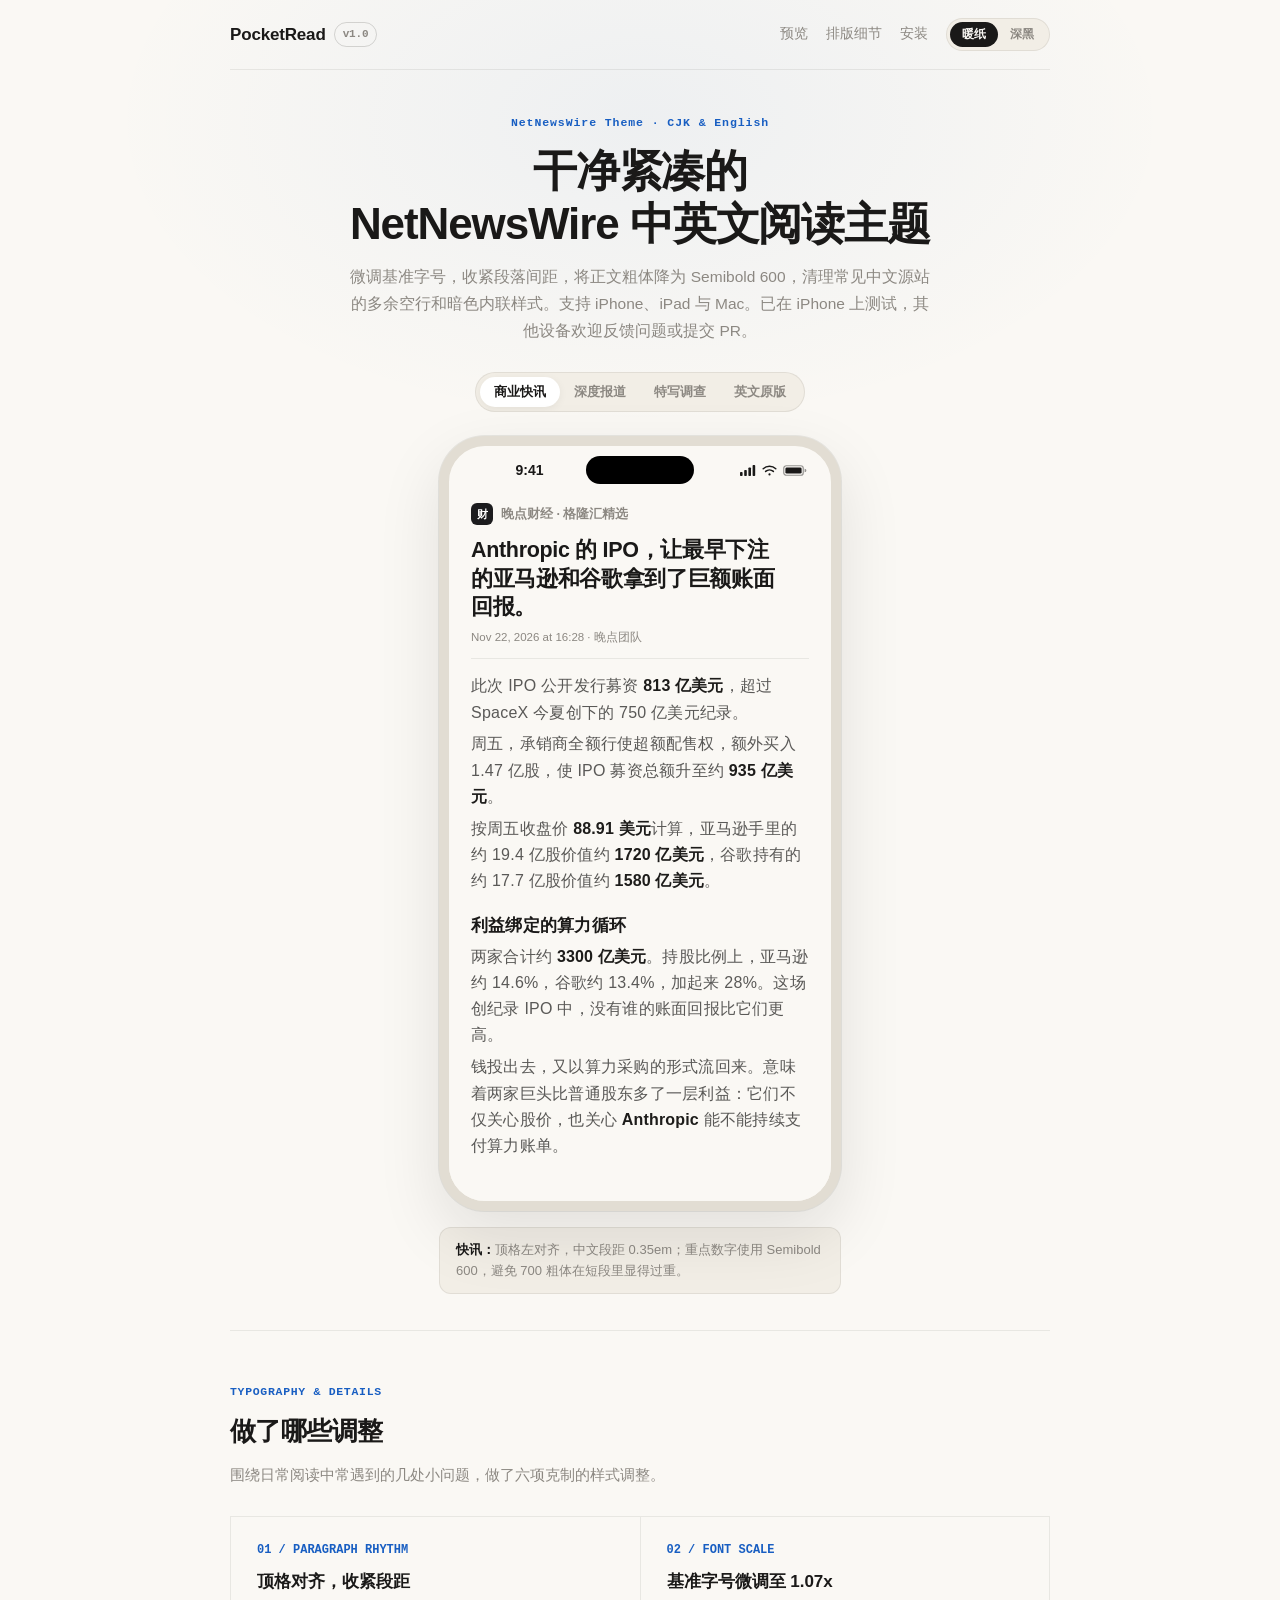
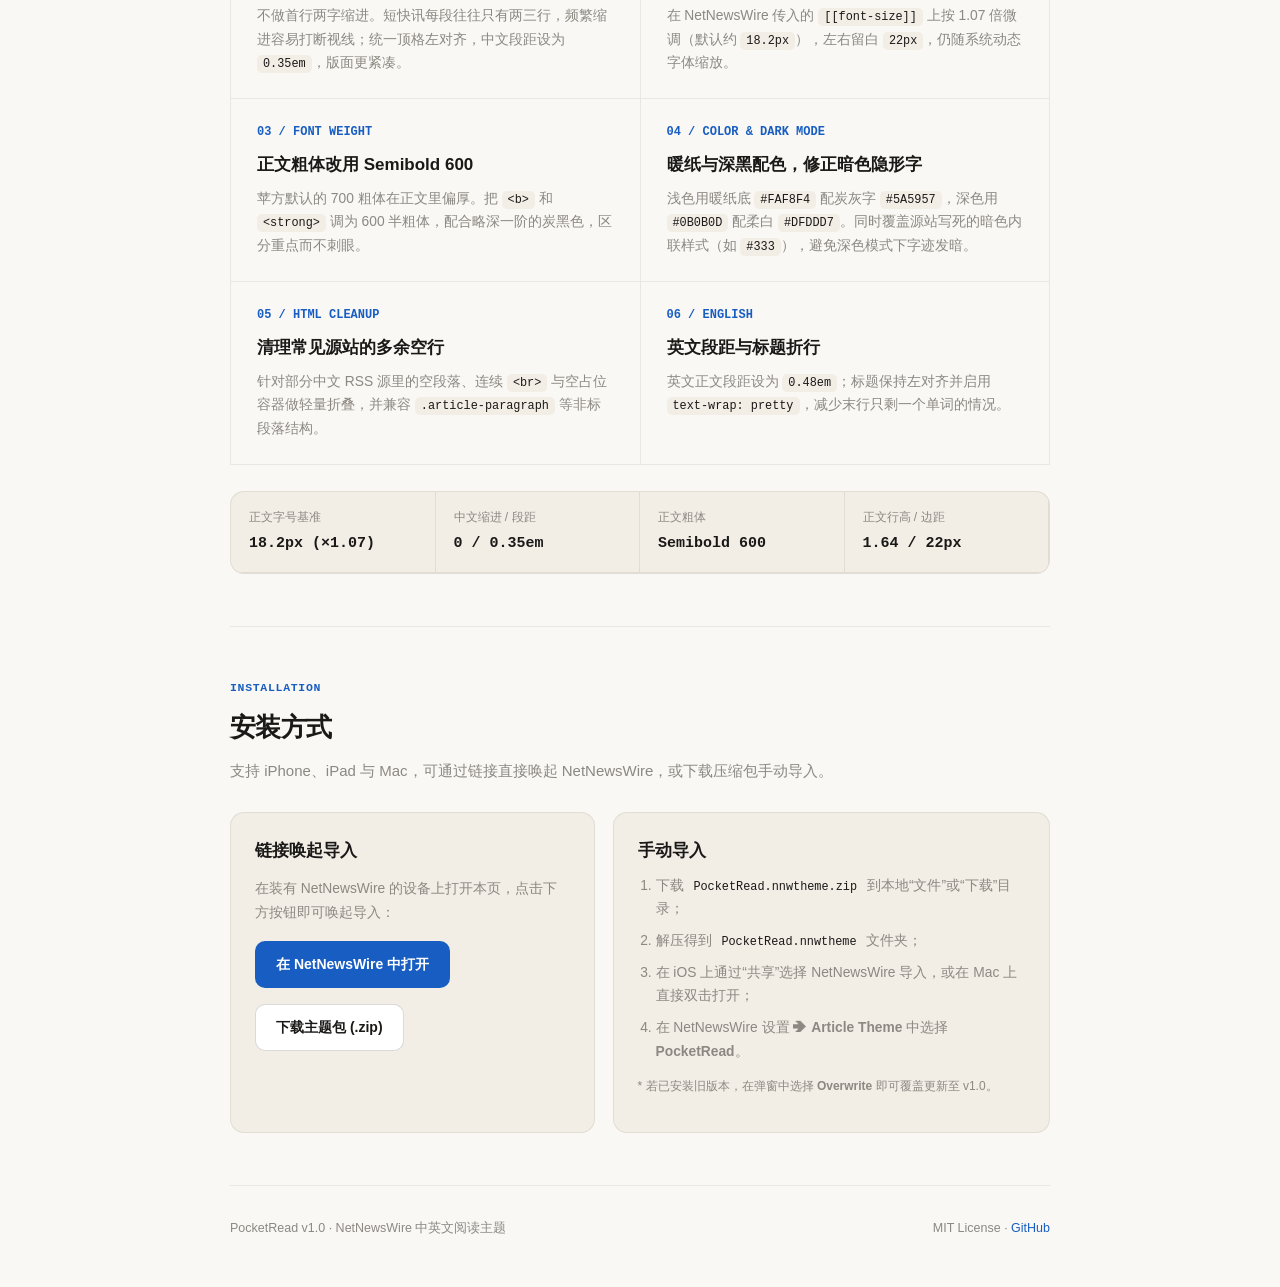
==== index.html @ 1a1522c3 "Initial release v1.0.0 Co-authored-by: OpenBot <335604065+openbotgit[bot]@users.noreply.github.com>" ====
<!doctype html>
<html lang="zh-CN">

<head>
    <meta charset="utf-8" />
    <meta name="viewport" content="width=device-width, initial-scale=1" />
    <title>PocketRead — NetNewsWire 中英文阅读主题</title>
    <meta name="description"
        content="一款 NetNewsWire 中英文阅读主题：1.07x 动态字号、顶格紧凑段距、Semibold 600 粗体、暖纸与深黑配色，清理常见源站多余空行与暗色内联样式。" />
    <style>
        :root {
            color-scheme: light dark;
            --font-sans: -apple-system, BlinkMacSystemFont, "PingFang SC", "SF Pro Text", "Hiragino Sans GB", sans-serif;
            --font-display: -apple-system, BlinkMacSystemFont, "PingFang SC", "SF Pro Display", "Hiragino Sans GB", sans-serif;
            --font-mono: ui-monospace, "SF Mono", Menlo, monospace;

            /* PocketRead Warm Paper Light Palette (matches stylesheet.css) */
            --bg: #FAF8F4;
            --bg-glow: rgba(24, 94, 194, 0.055);
            --surface: #F2EEE6;
            --card: #FFFFFF;
            --ink: #1A1918;
            --body: #5A5957;
            --muted: #8C8882;
            --line: rgba(28, 25, 21, 0.08);
            --line-strong: rgba(28, 25, 21, 0.16);
            --accent: #185EC2;
            --accent-ink: #FFFFFF;
            --bezel: #E2DDD3;
            --phone-bg: #FAF8F4;
            --phone-shadow: 0 24px 64px rgba(24, 20, 15, 0.10), 0 0 0 1px rgba(28, 25, 21, 0.08);
        }

        html[data-theme="dark"] {
            color-scheme: dark;
            /* PocketRead OLED Dark Palette (matches stylesheet.css) */
            --bg: #0B0B0D;
            --bg-glow: rgba(105, 167, 255, 0.06);
            --surface: #17171C;
            --card: #1D1D23;
            --ink: #F4F2ED;
            --body: #DFDDD7;
            --muted: #88847C;
            --line: rgba(255, 255, 255, 0.10);
            --line-strong: rgba(255, 255, 255, 0.18);
            --accent: #69A7FF;
            --accent-ink: #0B0B0D;
            --bezel: #25252C;
            --phone-bg: #0B0B0D;
            --phone-shadow: 0 30px 90px rgba(0, 0, 0, 0.85), 0 0 0 1px rgba(255, 255, 255, 0.08);
        }

        * {
            box-sizing: border-box;
        }

        html {
            scroll-behavior: smooth;
            background: var(--bg);
        }

        body {
            margin: 0;
            padding: 0;
            background: radial-gradient(760px 440px at 50% 120px, var(--bg-glow), transparent 70%), var(--bg);
            color: var(--body);
            font-family: var(--font-sans);
            -webkit-font-smoothing: antialiased;
            line-height: 1.64;
            transition: background-color 180ms ease, color 180ms ease;
        }

        a {
            color: var(--accent);
            text-decoration: none;
        }

        code {
            font-family: var(--font-mono);
            font-size: 0.86em;
            padding: 2px 6px;
            border-radius: 5px;
            background: var(--surface);
            color: var(--ink);
        }

        .container {
            width: min(100%, 860px);
            margin: 0 auto;
            padding: 0 20px;
        }

        /* Navigation Bar */
        .topbar {
            display: flex;
            align-items: center;
            justify-content: space-between;
            gap: 12px;
            padding: 18px 0;
            border-bottom: 1px solid var(--line);
        }

        .brand {
            display: flex;
            align-items: center;
            gap: 8px;
            font-family: var(--font-display);
            font-weight: 700;
            font-size: 17px;
            color: var(--ink);
            letter-spacing: -0.01em;
        }

        .brand-ver {
            font-family: var(--font-mono);
            font-size: 11px;
            font-weight: 600;
            color: var(--muted);
            padding: 2px 8px;
            border-radius: 999px;
            border: 1px solid var(--line-strong);
        }

        .topbar-right {
            display: flex;
            align-items: center;
            gap: 18px;
        }

        .nav-links {
            display: flex;
            align-items: center;
            gap: 18px;
            font-size: 13.5px;
        }

        .nav-links a {
            color: var(--muted);
            transition: color 120ms ease;
        }

        .nav-links a:hover {
            color: var(--ink);
        }

        @media (max-width: 640px) {
            .nav-links {
                display: none;
            }
        }

        .theme-switch {
            display: inline-flex;
            padding: 3px;
            border-radius: 999px;
            background: var(--surface);
            border: 1px solid var(--line);
        }

        .theme-switch button {
            border: 0;
            background: transparent;
            color: var(--muted);
            font-size: 12px;
            font-weight: 600;
            padding: 4px 12px;
            border-radius: 999px;
            cursor: pointer;
            font-family: inherit;
            transition: background 140ms ease, color 140ms ease;
        }

        .theme-switch button.active {
            background: var(--ink);
            color: var(--bg);
        }

        /* Hero Section */
        .hero {
            padding: 44px 0 36px;
            text-align: center;
        }

        .kicker {
            font-family: var(--font-mono);
            font-size: 11.5px;
            letter-spacing: 0.08em;
            font-weight: 600;
            color: var(--accent);
            margin-bottom: 12px;
        }

        .hero h1 {
            margin: 0 auto 14px;
            max-width: 660px;
            font-family: var(--font-display);
            font-size: clamp(28px, 5.2vw, 44px);
            line-height: 1.2;
            font-weight: 800;
            letter-spacing: -0.025em;
            color: var(--ink);
        }

        .hero .lead {
            margin: 0 auto 28px;
            max-width: 580px;
            font-size: 15.5px;
            line-height: 1.72;
            color: var(--muted);
        }

        /* Case Switcher Tabs */
        .controls {
            display: flex;
            justify-content: center;
            margin-bottom: 24px;
        }

        .pill-group {
            display: inline-flex;
            padding: 4px;
            border-radius: 999px;
            background: var(--surface);
            border: 1px solid var(--line);
            max-width: 100%;
            overflow-x: auto;
            -webkit-overflow-scrolling: touch;
        }

        .pill-group button {
            border: 0;
            background: transparent;
            color: var(--muted);
            font-size: 13px;
            font-weight: 600;
            padding: 6px 14px;
            border-radius: 999px;
            cursor: pointer;
            white-space: nowrap;
            transition: background 140ms ease, color 140ms ease;
        }

        .pill-group button.active {
            background: var(--card);
            color: var(--ink);
            box-shadow: 0 2px 8px rgba(0, 0, 0, 0.06);
        }

        /* Phone Mockup Showcase */
        .stage-wrap {
            display: flex;
            flex-direction: column;
            align-items: center;
            gap: 16px;
        }

        .phone {
            width: min(100%, 402px);
            border-radius: 46px;
            background: var(--phone-bg);
            box-shadow: var(--phone-shadow);
            overflow: hidden;
            position: relative;
            border: 10px solid var(--bezel);
            transition: background-color 180ms ease, border-color 180ms ease;
        }

        .statusbar {
            height: 48px;
            display: grid;
            grid-template-columns: 1fr auto 1fr;
            align-items: center;
            padding: 0 24px;
            font-size: 14px;
            font-weight: 600;
            color: var(--ink);
            user-select: none;
            position: relative;
            z-index: 5;
        }

        .sb-time {
            font-variant-numeric: tabular-nums;
        }

        .island {
            width: 108px;
            height: 28px;
            background: #000;
            border-radius: 20px;
        }

        .sb-icons {
            display: flex;
            align-items: center;
            justify-content: flex-end;
            gap: 6px;
        }

        .sb-icons svg {
            display: block;
        }

        /* Phone Article Screen */
        .screen {
            padding: 8px 22px 36px;
            min-height: 480px;
            background: var(--phone-bg);
            color: var(--body);
            font-size: 16px;
            line-height: 1.64;
            text-align: left;
            transition: background-color 180ms ease, color 180ms ease;
        }

        .p-bar {
            display: flex;
            align-items: center;
            gap: 8px;
            min-height: 24px;
            margin-bottom: 10px;
        }

        .p-ico {
            width: 22px;
            height: 22px;
            border-radius: 6px;
            background: #1C1C1E;
            color: #fff;
            display: flex;
            align-items: center;
            justify-content: center;
            font-weight: 700;
            font-size: 11px;
        }

        .p-feed {
            font-size: 12.5px;
            font-weight: 600;
            color: var(--muted);
        }

        .p-h1 {
            font-family: var(--font-display);
            font-size: 21.5px;
            line-height: 1.32;
            font-weight: 700;
            letter-spacing: -0.015em;
            color: var(--ink);
            margin: 0 0 6px;
            text-align: left;
            text-wrap: pretty;
        }

        .p-meta {
            font-size: 11.5px;
            color: var(--muted);
            margin-bottom: 12px;
        }

        .p-div {
            border: none;
            border-top: 1px solid var(--line);
            margin: 0 0 14px;
        }

        .p-body p {
            text-indent: 0;
            margin: 0 0 0.35em;
            letter-spacing: 0.015em;
        }

        .p-body.en p {
            margin: 0 0 0.48em;
        }

        .p-body b,
        .p-body strong {
            color: #1D1C1A;
            font-weight: 600;
            letter-spacing: 0.01em;
        }

        html[data-theme="dark"] .p-body b,
        html[data-theme="dark"] .p-body strong {
            color: #F4F2ED !important;
        }

        .p-sub {
            font-weight: 700;
            color: var(--ink);
            margin: 1.05em 0 0.3em !important;
            font-size: 16.5px;
        }

        .case-banner {
            width: min(100%, 402px);
            background: var(--surface);
            border: 1px solid var(--line);
            border-radius: 12px;
            padding: 12px 16px;
            font-size: 13px;
            color: var(--muted);
            text-align: left;
            line-height: 1.6;
        }

        .case-banner b {
            color: var(--ink);
        }

        /* Advantages & Features Section */
        section.block {
            padding: 52px 0;
            border-top: 1px solid var(--line);
        }

        .sec-kicker {
            font-family: var(--font-mono);
            font-size: 11.5px;
            color: var(--accent);
            letter-spacing: 0.06em;
            font-weight: 600;
            margin-bottom: 8px;
        }

        .sec-title {
            margin: 0 0 10px;
            font-family: var(--font-display);
            font-size: 26px;
            font-weight: 700;
            letter-spacing: -0.02em;
            color: var(--ink);
        }

        .sec-sub {
            margin: 0 0 28px;
            font-size: 15px;
            color: var(--muted);
            max-width: 620px;
        }

        .spec-grid {
            display: grid;
            grid-template-columns: repeat(2, 1fr);
            border-top: 1px solid var(--line);
            border-left: 1px solid var(--line);
        }

        @media (max-width: 680px) {
            .spec-grid {
                grid-template-columns: 1fr;
            }
        }

        .spec-cell {
            padding: 24px 26px;
            border-right: 1px solid var(--line);
            border-bottom: 1px solid var(--line);
        }

        .spec-num {
            font-family: var(--font-mono);
            font-size: 12px;
            color: var(--accent);
            font-weight: 700;
            margin-bottom: 8px;
        }

        .spec-cell h3 {
            margin: 0 0 8px;
            font-size: 17px;
            font-weight: 700;
            color: var(--ink);
        }

        .spec-cell p {
            margin: 0;
            font-size: 13.8px;
            color: var(--muted);
            line-height: 1.7;
        }

        .metrics-bar {
            display: grid;
            grid-template-columns: repeat(4, 1fr);
            margin-top: 26px;
            border: 1px solid var(--line);
            border-radius: 14px;
            background: var(--surface);
            overflow: hidden;
        }

        @media (max-width: 640px) {
            .metrics-bar {
                grid-template-columns: repeat(2, 1fr);
            }
        }

        .metric {
            padding: 16px 18px;
            border-right: 1px solid var(--line);
            border-bottom: 1px solid var(--line);
        }

        .metric .k {
            font-size: 12px;
            color: var(--muted);
            margin-bottom: 4px;
        }

        .metric .v {
            font-family: var(--font-mono);
            font-size: 15px;
            font-weight: 700;
            color: var(--ink);
            font-variant-numeric: tabular-nums;
        }

        /* Install Section */
        .install-cols {
            display: grid;
            grid-template-columns: 1fr 1.2fr;
            gap: 18px;
        }

        @media (max-width: 720px) {
            .install-cols {
                grid-template-columns: 1fr;
            }
        }

        .install-box {
            padding: 24px;
            border-radius: 14px;
            background: var(--surface);
            border: 1px solid var(--line);
        }

        .install-box h3 {
            margin: 0 0 10px;
            font-size: 16.5px;
            color: var(--ink);
        }

        .install-box p,
        .install-box li {
            font-size: 13.8px;
            color: var(--muted);
            line-height: 1.72;
        }

        .install-box ol {
            margin: 0;
            padding-left: 18px;
        }

        .install-box li {
            margin-bottom: 8px;
        }

        .btn {
            display: inline-flex;
            align-items: center;
            justify-content: center;
            gap: 8px;
            font-weight: 600;
            font-size: 14px;
            padding: 11px 20px;
            border-radius: 10px;
            border: 1px solid transparent;
            cursor: pointer;
            transition: transform 120ms ease, opacity 120ms ease;
        }

        .btn:active {
            transform: scale(0.98);
        }

        .btn-pri {
            background: var(--accent);
            color: var(--accent-ink);
        }

        .btn-sec {
            background: var(--card);
            color: var(--ink);
            border-color: var(--line-strong);
        }

        footer {
            padding: 32px 0 48px;
            border-top: 1px solid var(--line);
            display: flex;
            flex-wrap: wrap;
            justify-content: space-between;
            gap: 12px;
            font-size: 12.5px;
            color: var(--muted);
        }
    </style>
</head>

<body>
    <div class="container">
        <nav class="topbar">
            <div class="brand">
                <span>PocketRead</span>
                <span class="brand-ver">v1.0</span>
            </div>
            <div class="topbar-right">
                <div class="nav-links">
                    <a href="#showcase">预览</a>
                    <a href="#details">排版细节</a>
                    <a href="#install">安装</a>
                </div>
                <div class="theme-switch" role="group" aria-label="切换明暗模式">
                    <button id="t-light" class="active" onclick="setMode('light')">暖纸</button>
                    <button id="t-dark" onclick="setMode('dark')">深黑</button>
                </div>
            </div>
        </nav>

        <header class="hero" id="showcase">
            <div class="kicker">NetNewsWire Theme · CJK &amp; English</div>
            <h1>干净紧凑的 <br>NetNewsWire 中英文阅读主题</h1>
            <p class="lead">
                微调基准字号，收紧段落间距，将正文粗体降为 Semibold 600，清理常见中文源站的多余空行和暗色内联样式。支持 iPhone、iPad 与
                Mac。已在 iPhone 上测试，其他设备欢迎反馈问题或提交 PR。
            </p>

            <div class="controls">
                <div class="pill-group" id="tabs">
                    <button class="active" onclick="switchCase('finance')">商业快讯</button>
                    <button onclick="switchCase('feature')">深度报道</button>
                    <button onclick="switchCase('investigation')">特写调查</button>
                    <button onclick="switchCase('english')">英文原版</button>
                </div>
            </div>

            <div class="stage-wrap">
                <div class="phone">
                    <div class="statusbar" aria-hidden="true">
                        <span class="sb-time">9:41</span>
                        <div class="island"></div>
                        <div class="sb-icons">
                            <svg width="16" height="11" viewBox="0 0 16 11" fill="currentColor">
                                <rect x="0" y="7" width="2.6" height="4" rx="0.8" />
                                <rect x="4.2" y="5" width="2.6" height="6" rx="0.8" />
                                <rect x="8.4" y="2.5" width="2.6" height="8.5" rx="0.8" />
                                <rect x="12.6" y="0" width="2.6" height="11" rx="0.8" />
                            </svg>
                            <svg width="15" height="11" viewBox="0 0 15 11" fill="none" stroke="currentColor"
                                stroke-width="1.5" stroke-linecap="round">
                                <path d="M1.2 3.8a9.2 9.2 0 0 1 12.6 0" />
                                <path d="M3.6 6.4a5.8 5.8 0 0 1 7.8 0" />
                                <circle cx="7.5" cy="9.4" r="1.1" fill="currentColor" stroke="none" />
                            </svg>
                            <svg width="24" height="11" viewBox="0 0 24 11" fill="none">
                                <rect x="0.75" y="0.75" width="19.5" height="9.5" rx="2.6" stroke="currentColor"
                                    stroke-opacity="0.45" stroke-width="1.2" />
                                <rect x="2.4" y="2.4" width="16.2" height="6.2" rx="1.4" fill="currentColor" />
                                <path d="M21.6 3.7v3.6a1.4 1.4 0 0 0 0-3.6Z" fill="currentColor" fill-opacity="0.45" />
                            </svg>
                        </div>
                    </div>

                    <div class="screen" id="article-screen">
                        <!-- Dynamic article content injected via JS -->
                    </div>
                </div>

                <div class="case-banner" id="case-note">
                    <!-- Dynamic feature note injected via JS -->
                </div>
            </div>
        </header>

        <section class="block" id="details">
            <div class="sec-kicker">TYPOGRAPHY &amp; DETAILS</div>
            <h2 class="sec-title">做了哪些调整</h2>
            <p class="sec-sub">围绕日常阅读中常遇到的几处小问题，做了六项克制的样式调整。</p>

            <div class="spec-grid">
                <div class="spec-cell">
                    <div class="spec-num">01 / PARAGRAPH RHYTHM</div>
                    <h3>顶格对齐，收紧段距</h3>
                    <p>不做首行两字缩进。短快讯每段往往只有两三行，频繁缩进容易打断视线；统一顶格左对齐，中文段距设为 <code>0.35em</code>，版面更紧凑。</p>
                </div>
                <div class="spec-cell">
                    <div class="spec-num">02 / FONT SCALE</div>
                    <h3>基准字号微调至 1.07x</h3>
                    <p>在 NetNewsWire 传入的 <code>[[font-size]]</code> 上按 1.07 倍微调（默认约 <code>18.2px</code>），左右留白
                        <code>22px</code>，仍随系统动态字体缩放。
                    </p>
                </div>
                <div class="spec-cell">
                    <div class="spec-num">03 / FONT WEIGHT</div>
                    <h3>正文粗体改用 Semibold 600</h3>
                    <p>苹方默认的 700 粗体在正文里偏厚。把 <code>&lt;b&gt;</code> 和 <code>&lt;strong&gt;</code> 调为 600
                        半粗体，配合略深一阶的炭黑色，区分重点而不刺眼。
                    </p>
                </div>
                <div class="spec-cell">
                    <div class="spec-num">04 / COLOR &amp; DARK MODE</div>
                    <h3>暖纸与深黑配色，修正暗色隐形字</h3>
                    <p>浅色用暖纸底 <code>#FAF8F4</code> 配炭灰字 <code>#5A5957</code>，深色用 <code>#0B0B0D</code> 配柔白
                        <code>#DFDDD7</code>。同时覆盖源站写死的暗色内联样式（如 <code>#333</code>），避免深色模式下字迹发暗。
                    </p>
                </div>
                <div class="spec-cell">
                    <div class="spec-num">05 / HTML CLEANUP</div>
                    <h3>清理常见源站的多余空行</h3>
                    <p>针对部分中文 RSS 源里的空段落、连续 <code>&lt;br&gt;</code> 与空占位容器做轻量折叠，并兼容 <code>.article-paragraph</code>
                        等非标段落结构。</p>
                </div>
                <div class="spec-cell">
                    <div class="spec-num">06 / ENGLISH</div>
                    <h3>英文段距与标题折行</h3>
                    <p>英文正文段距设为 <code>0.48em</code>；标题保持左对齐并启用 <code>text-wrap: pretty</code>，减少末行只剩一个单词的情况。</p>
                </div>
            </div>

            <div class="metrics-bar">
                <div class="metric">
                    <div class="k">正文字号基准</div>
                    <div class="v">18.2px (×1.07)</div>
                </div>
                <div class="metric">
                    <div class="k">中文缩进 / 段距</div>
                    <div class="v">0 / 0.35em</div>
                </div>
                <div class="metric">
                    <div class="k">正文粗体</div>
                    <div class="v">Semibold 600</div>
                </div>
                <div class="metric">
                    <div class="k">正文行高 / 边距</div>
                    <div class="v">1.64 / 22px</div>
                </div>
            </div>
        </section>

        <section class="block" id="install">
            <div class="sec-kicker">INSTALLATION</div>
            <h2 class="sec-title">安装方式</h2>
            <p class="sec-sub">支持 iPhone、iPad 与 Mac，可通过链接直接唤起 NetNewsWire，或下载压缩包手动导入。</p>

            <div class="install-cols">
                <div class="install-box">
                    <h3>链接唤起导入</h3>
                    <p>在装有 NetNewsWire 的设备上打开本页，点击下方按钮即可唤起导入：</p>
                    <div style="margin: 16px 0;">
                        <a class="btn btn-pri" id="btn-nnw" href="#">在 NetNewsWire 中打开</a>
                    </div>
                    <div style="margin-top: 10px;">
                        <a class="btn btn-sec" href="https://github.com/fishyo/pocketread-nnw-theme/releases/latest/download/PocketRead.nnwtheme.zip" download>下载主题包 (.zip)</a>
                    </div>
                </div>

                <div class="install-box">
                    <h3>手动导入</h3>
                    <ol>
                        <li>下载 <code>PocketRead.nnwtheme.zip</code> 到本地“文件”或“下载”目录；</li>
                        <li>解压得到 <code>PocketRead.nnwtheme</code> 文件夹；</li>
                        <li>在 iOS 上通过“共享”选择 NetNewsWire 导入，或在 Mac 上直接双击打开；</li>
                        <li>在 NetNewsWire 设置 ➔ <strong>Article Theme</strong> 中选择 <strong>PocketRead</strong>。</li>
                    </ol>
                    <p style="margin-top: 12px; font-size: 12px; color: var(--muted);">
                        * 若已安装旧版本，在弹窗中选择 <strong>Overwrite</strong> 即可覆盖更新至 v1.0。
                    </p>
                </div>
            </div>
        </section>

        <footer>
            <div>PocketRead v1.0 · NetNewsWire 中英文阅读主题</div>
            <div>MIT License · <a href="https://github.com/fishyo/pocketread-nnw-theme" target="_blank" rel="noopener">GitHub</a></div>
        </footer>
    </div>

    <script>
        const CASES = {
            finance: {
                note: '<b>快讯：</b>顶格左对齐，中文段距 0.35em；重点数字使用 Semibold 600，避免 700 粗体在短段里显得过重。',
                feed: '晚点财经 · 格隆汇精选',
                ico: '财',
                title: 'Anthropic 的 IPO，让最早下注的亚马逊和谷歌拿到了巨额账面回报。',
                meta: 'Nov 22, 2026 at 16:28 · 晚点团队',
                html: `
        <p>此次 IPO 公开发行募资 <strong>813 亿美元</strong>，超过 SpaceX 今夏创下的 750 亿美元纪录。</p>
        <p>周五，承销商全额行使超额配售权，额外买入 1.47 亿股，使 IPO 募资总额升至约 <strong>935 亿美元</strong>。</p>
        <p>按周五收盘价 <strong>88.91 美元</strong>计算，亚马逊手里的约 19.4 亿股价值约 <strong>1720 亿美元</strong>，谷歌持有的约 17.7 亿股价值约 <strong>1580 亿美元</strong>。</p>
        <p class="p-sub">利益绑定的算力循环</p>
        <p>两家合计约 <strong>3300 亿美元</strong>。持股比例上，亚马逊约 14.6%，谷歌约 13.4%，加起来 28%。这场创纪录 IPO 中，没有谁的账面回报比它们更高。</p>
        <p>钱投出去，又以算力采购的形式流回来。意味着两家巨头比普通股东多了一层利益：它们不仅关心股价，也关心 <strong>Anthropic</strong> 能不能持续支付算力账单。</p>
      `
            },
            feature: {
                note: '<b>长文：</b>折叠源站多余的空段落，小标题上下留白设为 1.05em / 0.3em，正文字色用炭灰 #5A5957 降低白底反差。',
                feed: '晚点 LatePost',
                ico: '晚',
                title: '药明康德的退路与生路',
                meta: '晚点团队 · 2026年11月21日 14:30',
                html: `
        <p>11 月的无锡已有了初冬的寒意，太湖边的药明康德研发中心大楼依然彻夜通明。</p>
        <p>过去这一年，全球生物医药融资节奏明显放缓。在资本退潮与地缘博弈的双重夹击下，国内 CXO 行业正在经历一次漫长而剧烈的估值重构。</p>
        <p class="p-sub">漏斗里的竞赛</p>
        <p>核心商业模式是将药物发现、工艺开发与商业化生产整合在同一体系内。对药明康德来说，这不仅是一场效率战，更是一场对抗地缘不确定性的防御战。</p>
        <p>一位接近药明高层的人士透露：“我们目前在新加坡与美国特拉华州的海外产能扩建都在按既定节奏推进。”</p>
      `
            },
            investigation: {
                note: '<b>深色模式：</b>覆盖部分源站写死的暗色 inline 样式（如 #333 / #666），防止在深色背景下字迹发暗看不清。',
                feed: 'BBC 中文网',
                ico: 'B',
                title: '宠物火化真相调查：逝去爱犬的最后告别',
                meta: 'BBC 中文特写 · Nov 22, 2026 at 17:16',
                html: `
        <p>得知发现爱犬尸体的消息后，柯玲女士悲痛欲绝，她想知道自己的宠物是否真的被火化。</p>
        <p style="color: #666666;"><strong>警告：本文包含部分读者可能感到不适的图片及文字叙述。</strong></p>
        <p>自从这段影片在社交媒体上流传后，动物救援组织在马尼拉郊区发现多处弃置点，总共挖出约 170 只死亡宠物的遗骸。</p>
        <p>这些动物原本被送去火化业者，主人预期它们会被烧成骨灰。如今，许多悲痛的主人必须面对令人心碎的现实：心爱的宠物可能并没有得到他们付费购买的体面送行。</p>
      `
            },
            english: {
                note: '<b>英文：</b>段距调整为 0.48em，标题启用 text-wrap: pretty 减少末行孤词，行高保持 1.64。',
                feed: 'The Guardian',
                ico: 'G',
                title: 'China is pushing for rapid electrification using low-carbon energy',
                meta: 'Nov 22, 2026 at 16:27 · Environment Desk',
                html: `
        <div class="p-body en">
          <p>China is pushing for rapid electrification of its economy using low-carbon energy and will help other countries do the same, a senior member of the Chinese delegation at the Cop31 UN climate summit has said.</p>
          <p>Wang Yi, a professor of energy and environment policy at the Chinese Academy of Sciences and a senior adviser to the government, said: <strong>“End-use electrification is a very clear direction.”</strong></p>
          <p>We can follow this direction while making the source of electricity clean. That’s the way to go forward, balancing grid reliability and renewable generation targets.</p>
        </div>
      `
            }
        };

        let activeCase = 'finance';

        function renderArticle() {
            const data = CASES[activeCase];
            const screen = document.getElementById('article-screen');
            const note = document.getElementById('case-note');

            screen.innerHTML = `
      <div class="p-bar"><div class="p-ico">${data.ico}</div><div class="p-feed">${data.feed}</div></div>
      <div class="p-h1">${data.title}</div>
      <div class="p-meta">${data.meta}</div>
      <hr class="p-div" />
      <div class="p-body ${activeCase === 'english' ? 'en' : 'cjk'}">
        ${data.html}
      </div>
    `;

            note.innerHTML = data.note;
        }

        function switchCase(key) {
            activeCase = key;
            const btns = document.querySelectorAll('#tabs button');
            const keys = ['finance', 'feature', 'investigation', 'english'];
            btns.forEach((btn, idx) => {
                btn.classList.toggle('active', keys[idx] === key);
            });
            renderArticle();
        }

        function setMode(mode) {
            const html = document.documentElement;
            if (mode === 'dark') {
                html.setAttribute('data-theme', 'dark');
                document.getElementById('t-dark').classList.add('active');
                document.getElementById('t-light').classList.remove('active');
            } else {
                html.removeAttribute('data-theme');
                document.getElementById('t-light').classList.add('active');
                document.getElementById('t-dark').classList.remove('active');
            }
        }

        // Auto setup NetNewsWire URL scheme if loaded on HTTP
        if (window.location.protocol.startsWith('http')) {
            const zipUrl = new URL('PocketRead.nnwtheme.zip', window.location.href).href;
            document.getElementById('btn-nnw').href = 'netnewswire://theme/add?url=' + encodeURIComponent(zipUrl);
        } else {
            document.getElementById('btn-nnw').href = 'netnewswire://theme/add?url=' + encodeURIComponent('https://github.com/fishyo/pocketread-nnw-theme/releases/latest/download/PocketRead.nnwtheme.zip');
        }

        // Initial render
        renderArticle();
    </script>
</body>

</html>
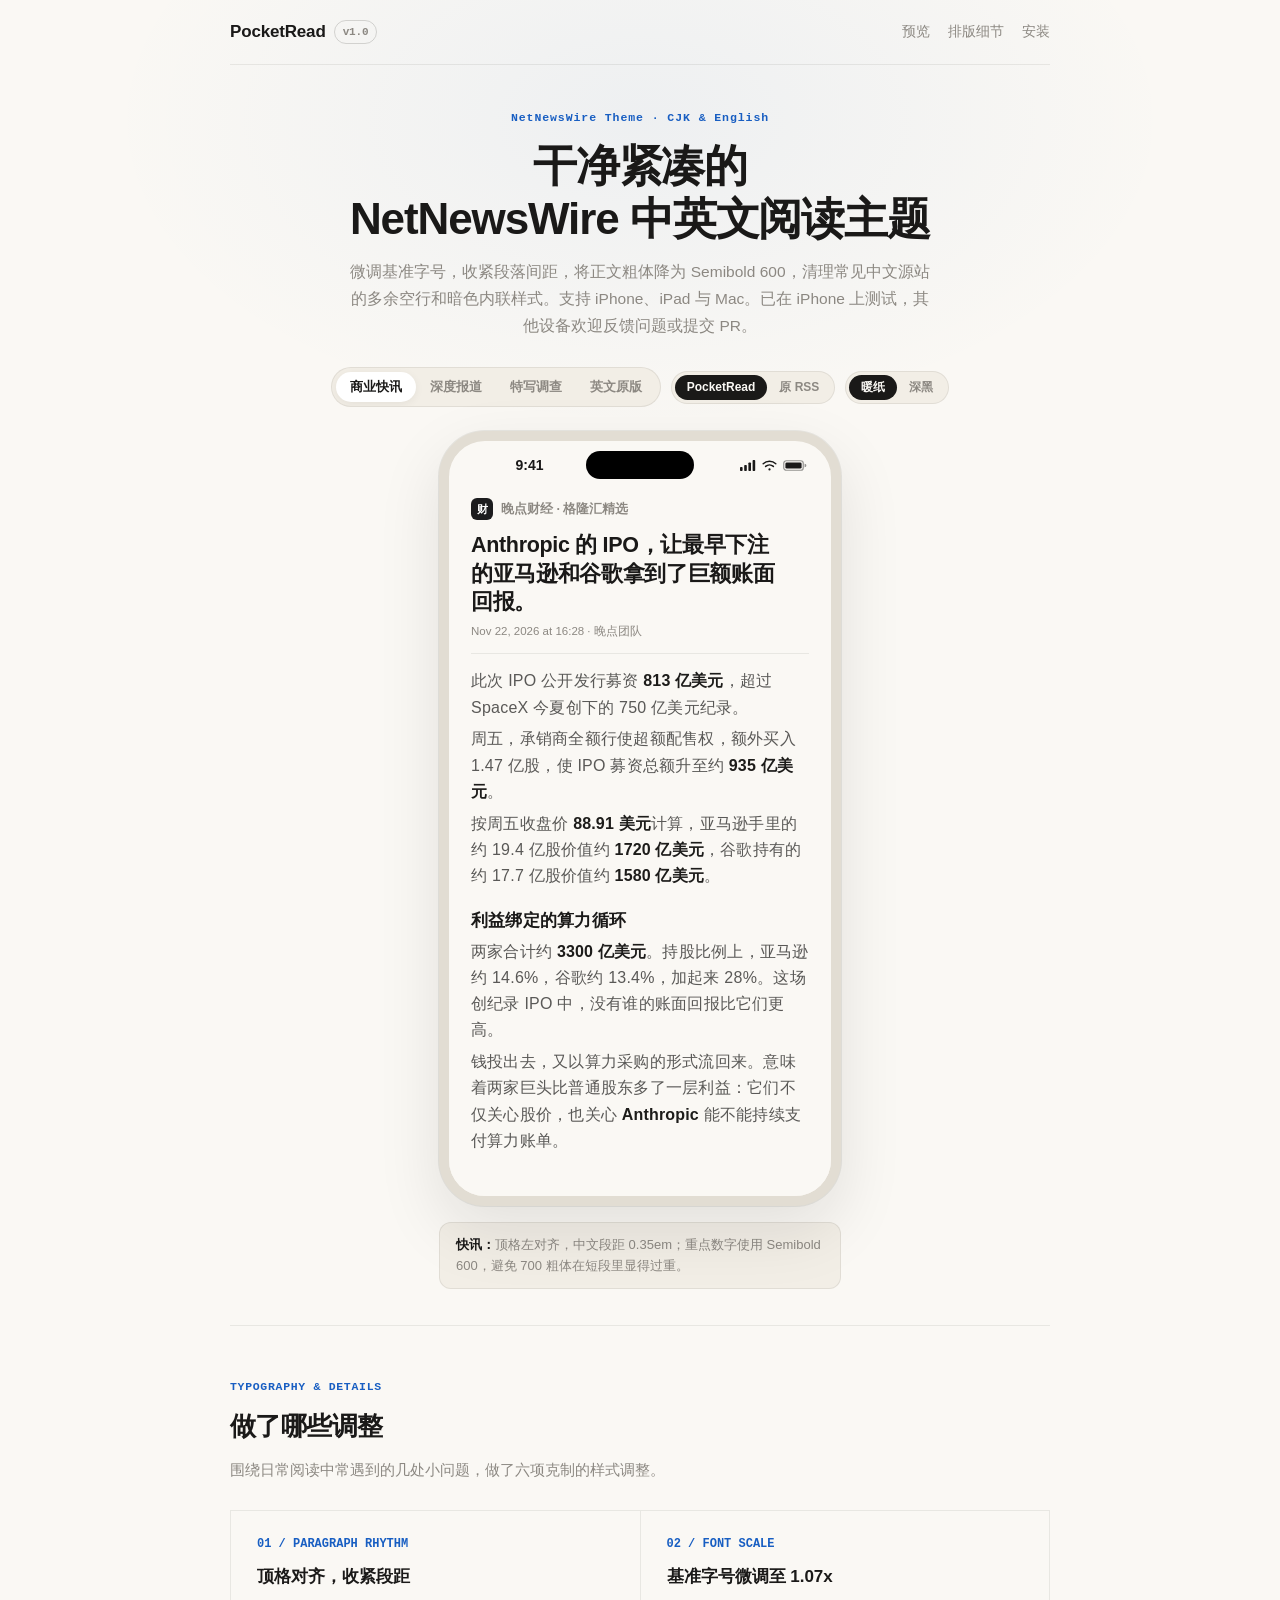
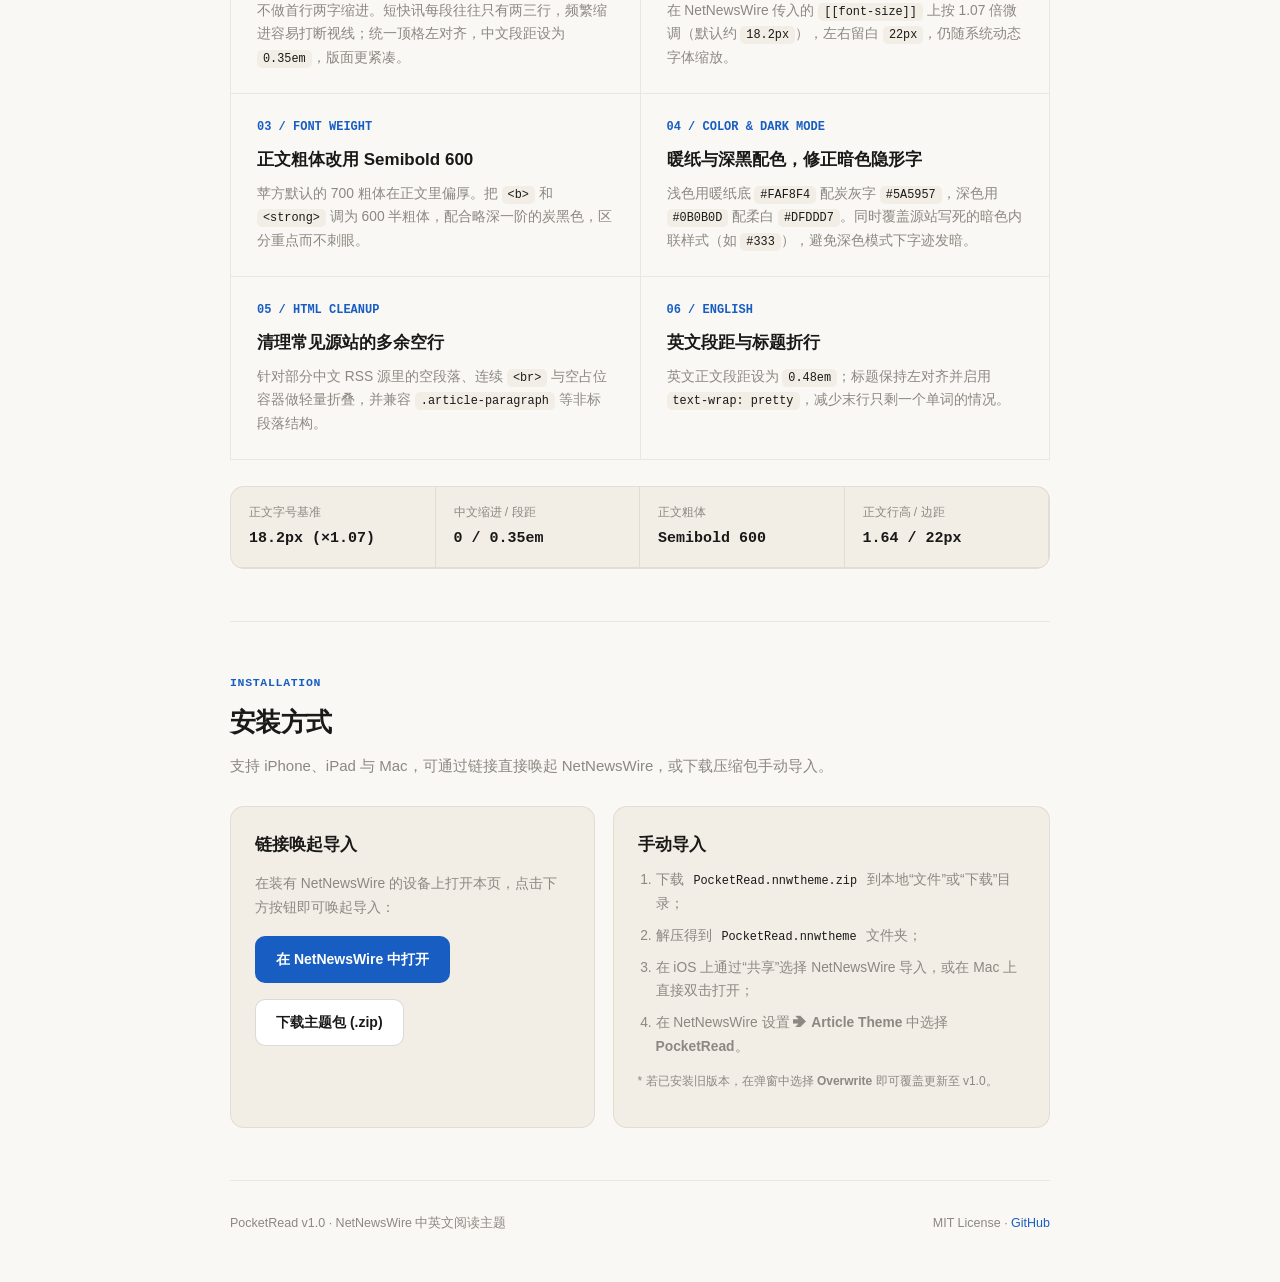
==== commit 0a9af5ef: "Fix install URL, add favicon, move theme switch & add raw RSS comparison Co-authored-by: OpenBot <33" ====
--- a/index.html
+++ b/index.html
@@ -5,6 +5,7 @@
     <meta charset="utf-8" />
     <meta name="viewport" content="width=device-width, initial-scale=1" />
     <title>PocketRead — NetNewsWire 中英文阅读主题</title>
+    <link rel="icon" type="image/svg+xml" href="data:image/svg+xml,%3Csvg xmlns='http://www.w3.org/2000/svg' viewBox='0 0 64 64'%3E%3Crect width='64' height='64' rx='16' fill='%23FAF8F4' stroke='%23E2DDD3' stroke-width='3'/%3E%3Ctext x='32' y='44' text-anchor='middle' font-family='-apple-system,BlinkMacSystemFont,sans-serif' font-size='34' font-weight='700' fill='%231A1918'%3EP%3C/text%3E%3C/svg%3E" />
     <meta name="description"
         content="一款 NetNewsWire 中英文阅读主题：1.07x 动态字号、顶格紧凑段距、Semibold 600 粗体、暖纸与深黑配色，清理常见源站多余空行与暗色内联样式。" />
     <style>
@@ -14,7 +15,7 @@
             --font-display: -apple-system, BlinkMacSystemFont, "PingFang SC", "SF Pro Display", "Hiragino Sans GB", sans-serif;
             --font-mono: ui-monospace, "SF Mono", Menlo, monospace;
 
-            /* PocketRead Warm Paper Light Palette (matches stylesheet.css) */
+            /* Page Light Palette */
             --bg: #FAF8F4;
             --bg-glow: rgba(24, 94, 194, 0.055);
             --surface: #F2EEE6;
@@ -26,28 +27,22 @@
             --line-strong: rgba(28, 25, 21, 0.16);
             --accent: #185EC2;
             --accent-ink: #FFFFFF;
-            --bezel: #E2DDD3;
-            --phone-bg: #FAF8F4;
-            --phone-shadow: 0 24px 64px rgba(24, 20, 15, 0.10), 0 0 0 1px rgba(28, 25, 21, 0.08);
-        }
-
-        html[data-theme="dark"] {
-            color-scheme: dark;
-            /* PocketRead OLED Dark Palette (matches stylesheet.css) */
-            --bg: #0B0B0D;
-            --bg-glow: rgba(105, 167, 255, 0.06);
-            --surface: #17171C;
-            --card: #1D1D23;
-            --ink: #F4F2ED;
-            --body: #DFDDD7;
-            --muted: #88847C;
-            --line: rgba(255, 255, 255, 0.10);
-            --line-strong: rgba(255, 255, 255, 0.18);
-            --accent: #69A7FF;
-            --accent-ink: #0B0B0D;
-            --bezel: #25252C;
-            --phone-bg: #0B0B0D;
-            --phone-shadow: 0 30px 90px rgba(0, 0, 0, 0.85), 0 0 0 1px rgba(255, 255, 255, 0.08);
+        }
+
+        @media (prefers-color-scheme: dark) {
+            :root {
+                --bg: #0B0B0D;
+                --bg-glow: rgba(105, 167, 255, 0.06);
+                --surface: #17171C;
+                --card: #1D1D23;
+                --ink: #F4F2ED;
+                --body: #DFDDD7;
+                --muted: #88847C;
+                --line: rgba(255, 255, 255, 0.10);
+                --line-strong: rgba(255, 255, 255, 0.18);
+                --accent: #69A7FF;
+                --accent-ink: #0B0B0D;
+            }
         }
 
         * {
@@ -212,7 +207,10 @@
         /* Case Switcher Tabs */
         .controls {
             display: flex;
+            flex-wrap: wrap;
             justify-content: center;
+            align-items: center;
+            gap: 10px;
             margin-bottom: 24px;
         }
 
@@ -255,14 +253,87 @@
         }
 
         .phone {
+            --p-bg: #FAF8F4;
+            --p-ink: #1A1918;
+            --p-body: #5A5957;
+            --p-muted: #8C8882;
+            --p-line: rgba(28, 25, 21, 0.08);
+            --p-bezel: #E2DDD3;
+            --p-shadow: 0 24px 64px rgba(24, 20, 15, 0.10), 0 0 0 1px rgba(28, 25, 21, 0.08);
+
             width: min(100%, 402px);
             border-radius: 46px;
-            background: var(--phone-bg);
-            box-shadow: var(--phone-shadow);
+            background: var(--p-bg);
+            box-shadow: var(--p-shadow);
             overflow: hidden;
             position: relative;
-            border: 10px solid var(--bezel);
-            transition: background-color 180ms ease, border-color 180ms ease;
+            border: 10px solid var(--p-bezel);
+            transition: background-color 180ms ease, border-color 180ms ease, box-shadow 180ms ease;
+        }
+
+        .phone[data-mode="dark"] {
+            --p-bg: #0B0B0D;
+            --p-ink: #F4F2ED;
+            --p-body: #DFDDD7;
+            --p-muted: #88847C;
+            --p-line: rgba(255, 255, 255, 0.10);
+            --p-bezel: #25252C;
+            --p-shadow: 0 30px 90px rgba(0, 0, 0, 0.45), 0 0 0 1px rgba(255, 255, 255, 0.08);
+        }
+
+        /* Realistic NetNewsWire Default RSS comparison */
+        .phone[data-style="default"] {
+            --p-bg: #FFFFFF;
+            --p-ink: #000000;
+            --p-body: #111111;
+            --p-muted: #767676;
+            --p-line: rgba(0, 0, 0, 0.12);
+        }
+
+        .phone[data-style="default"][data-mode="dark"] {
+            --p-bg: #000000;
+            --p-ink: #FFFFFF;
+            --p-body: #E5E5EA;
+            --p-muted: #8E8E93;
+            --p-line: rgba(255, 255, 255, 0.14);
+        }
+
+        .phone[data-style="default"] .screen {
+            padding: 8px 16px 36px;
+            font-size: 14.9px;
+            line-height: 1.52;
+        }
+
+        .phone[data-style="default"] .p-h1 {
+            font-size: 20px;
+            text-wrap: wrap;
+        }
+
+        .phone[data-style="default"] .p-body p,
+        .phone[data-style="default"] .p-body.en p {
+            margin: 0 0 1.0em;
+            letter-spacing: 0;
+        }
+
+        .phone[data-style="default"] .p-body b,
+        .phone[data-style="default"] .p-body strong {
+            color: inherit;
+            font-weight: 700;
+            letter-spacing: 0;
+        }
+
+        .phone[data-style="default"][data-mode="dark"] .p-body b,
+        .phone[data-style="default"][data-mode="dark"] .p-body strong {
+            color: inherit !important;
+        }
+
+        .raw-gap {
+            display: none;
+        }
+
+        .phone[data-style="default"] .raw-gap {
+            display: block;
+            margin: 0 0 1.0em;
         }
 
         .statusbar {
@@ -273,7 +344,7 @@
             padding: 0 24px;
             font-size: 14px;
             font-weight: 600;
-            color: var(--ink);
+            color: var(--p-ink);
             user-select: none;
             position: relative;
             z-index: 5;
@@ -305,8 +376,8 @@
         .screen {
             padding: 8px 22px 36px;
             min-height: 480px;
-            background: var(--phone-bg);
-            color: var(--body);
+            background: var(--p-bg);
+            color: var(--p-body);
             font-size: 16px;
             line-height: 1.64;
             text-align: left;
@@ -337,7 +408,7 @@
         .p-feed {
             font-size: 12.5px;
             font-weight: 600;
-            color: var(--muted);
+            color: var(--p-muted);
         }
 
         .p-h1 {
@@ -346,7 +417,7 @@
             line-height: 1.32;
             font-weight: 700;
             letter-spacing: -0.015em;
-            color: var(--ink);
+            color: var(--p-ink);
             margin: 0 0 6px;
             text-align: left;
             text-wrap: pretty;
@@ -354,13 +425,13 @@
 
         .p-meta {
             font-size: 11.5px;
-            color: var(--muted);
+            color: var(--p-muted);
             margin-bottom: 12px;
         }
 
         .p-div {
             border: none;
-            border-top: 1px solid var(--line);
+            border-top: 1px solid var(--p-line);
             margin: 0 0 14px;
         }
 
@@ -381,14 +452,18 @@
             letter-spacing: 0.01em;
         }
 
-        html[data-theme="dark"] .p-body b,
-        html[data-theme="dark"] .p-body strong {
+        .phone[data-mode="dark"]:not([data-style="default"]) .p-body [style*="color"] {
+            color: inherit !important;
+        }
+
+        .phone[data-mode="dark"]:not([data-style="default"]) .p-body b,
+        .phone[data-mode="dark"]:not([data-style="default"]) .p-body strong {
             color: #F4F2ED !important;
         }
 
         .p-sub {
             font-weight: 700;
-            color: var(--ink);
+            color: var(--p-ink);
             margin: 1.05em 0 0.3em !important;
             font-size: 16.5px;
         }
@@ -614,10 +689,6 @@
                     <a href="#details">排版细节</a>
                     <a href="#install">安装</a>
                 </div>
-                <div class="theme-switch" role="group" aria-label="切换明暗模式">
-                    <button id="t-light" class="active" onclick="setMode('light')">暖纸</button>
-                    <button id="t-dark" onclick="setMode('dark')">深黑</button>
-                </div>
             </div>
         </nav>
 
@@ -636,10 +707,18 @@
                     <button onclick="switchCase('investigation')">特写调查</button>
                     <button onclick="switchCase('english')">英文原版</button>
                 </div>
+                <div class="theme-switch" role="group" aria-label="对比主题与原 RSS 默认样式">
+                    <button id="s-pocket" class="active" onclick="setStyle('pocketread')">PocketRead</button>
+                    <button id="s-default" onclick="setStyle('default')">原 RSS</button>
+                </div>
+                <div class="theme-switch" role="group" aria-label="切换预览明暗模式">
+                    <button id="t-light" class="active" onclick="setMode('light')">暖纸</button>
+                    <button id="t-dark" onclick="setMode('dark')">深黑</button>
+                </div>
             </div>
 
             <div class="stage-wrap">
-                <div class="phone">
+                <div class="phone" id="phone-preview">
                     <div class="statusbar" aria-hidden="true">
                         <span class="sb-time">9:41</span>
                         <div class="island"></div>
@@ -751,10 +830,10 @@
                     <h3>链接唤起导入</h3>
                     <p>在装有 NetNewsWire 的设备上打开本页，点击下方按钮即可唤起导入：</p>
                     <div style="margin: 16px 0;">
-                        <a class="btn btn-pri" id="btn-nnw" href="#">在 NetNewsWire 中打开</a>
+                        <a class="btn btn-pri" id="btn-nnw" href="netnewswire://theme/add?url=https%3A%2F%2Fgithub.com%2Ffishyo%2Fpocketread-nnw-theme%2Freleases%2Fdownload%2Fv1.0.0%2FPocketRead.nnwtheme.zip">在 NetNewsWire 中打开</a>
                     </div>
                     <div style="margin-top: 10px;">
-                        <a class="btn btn-sec" href="https://github.com/fishyo/pocketread-nnw-theme/releases/latest/download/PocketRead.nnwtheme.zip" download>下载主题包 (.zip)</a>
+                        <a class="btn btn-sec" href="https://github.com/fishyo/pocketread-nnw-theme/releases/download/v1.0.0/PocketRead.nnwtheme.zip" download>下载主题包 (.zip)</a>
                     </div>
                 </div>
 
@@ -804,7 +883,9 @@
                 meta: '晚点团队 · 2026年11月21日 14:30',
                 html: `
         <p>11 月的无锡已有了初冬的寒意，太湖边的药明康德研发中心大楼依然彻夜通明。</p>
+        <p class="raw-gap"><br /></p>
         <p>过去这一年，全球生物医药融资节奏明显放缓。在资本退潮与地缘博弈的双重夹击下，国内 CXO 行业正在经历一次漫长而剧烈的估值重构。</p>
+        <p class="raw-gap"><br /></p>
         <p class="p-sub">漏斗里的竞赛</p>
         <p>核心商业模式是将药物发现、工艺开发与商业化生产整合在同一体系内。对药明康德来说，这不仅是一场效率战，更是一场对抗地缘不确定性的防御战。</p>
         <p>一位接近药明高层的人士透露：“我们目前在新加坡与美国特拉华州的海外产能扩建都在按既定节奏推进。”</p>
@@ -869,25 +950,30 @@
             renderArticle();
         }
 
+        function setStyle(style) {
+            const phone = document.getElementById('phone-preview');
+            if (style === 'default') {
+                phone.setAttribute('data-style', 'default');
+                document.getElementById('s-default').classList.add('active');
+                document.getElementById('s-pocket').classList.remove('active');
+            } else {
+                phone.removeAttribute('data-style');
+                document.getElementById('s-pocket').classList.add('active');
+                document.getElementById('s-default').classList.remove('active');
+            }
+        }
+
         function setMode(mode) {
-            const html = document.documentElement;
+            const phone = document.getElementById('phone-preview');
             if (mode === 'dark') {
-                html.setAttribute('data-theme', 'dark');
+                phone.setAttribute('data-mode', 'dark');
                 document.getElementById('t-dark').classList.add('active');
                 document.getElementById('t-light').classList.remove('active');
             } else {
-                html.removeAttribute('data-theme');
+                phone.removeAttribute('data-mode');
                 document.getElementById('t-light').classList.add('active');
                 document.getElementById('t-dark').classList.remove('active');
             }
-        }
-
-        // Auto setup NetNewsWire URL scheme if loaded on HTTP
-        if (window.location.protocol.startsWith('http')) {
-            const zipUrl = new URL('PocketRead.nnwtheme.zip', window.location.href).href;
-            document.getElementById('btn-nnw').href = 'netnewswire://theme/add?url=' + encodeURIComponent(zipUrl);
-        } else {
-            document.getElementById('btn-nnw').href = 'netnewswire://theme/add?url=' + encodeURIComponent('https://github.com/fishyo/pocketread-nnw-theme/releases/latest/download/PocketRead.nnwtheme.zip');
         }
 
         // Initial render
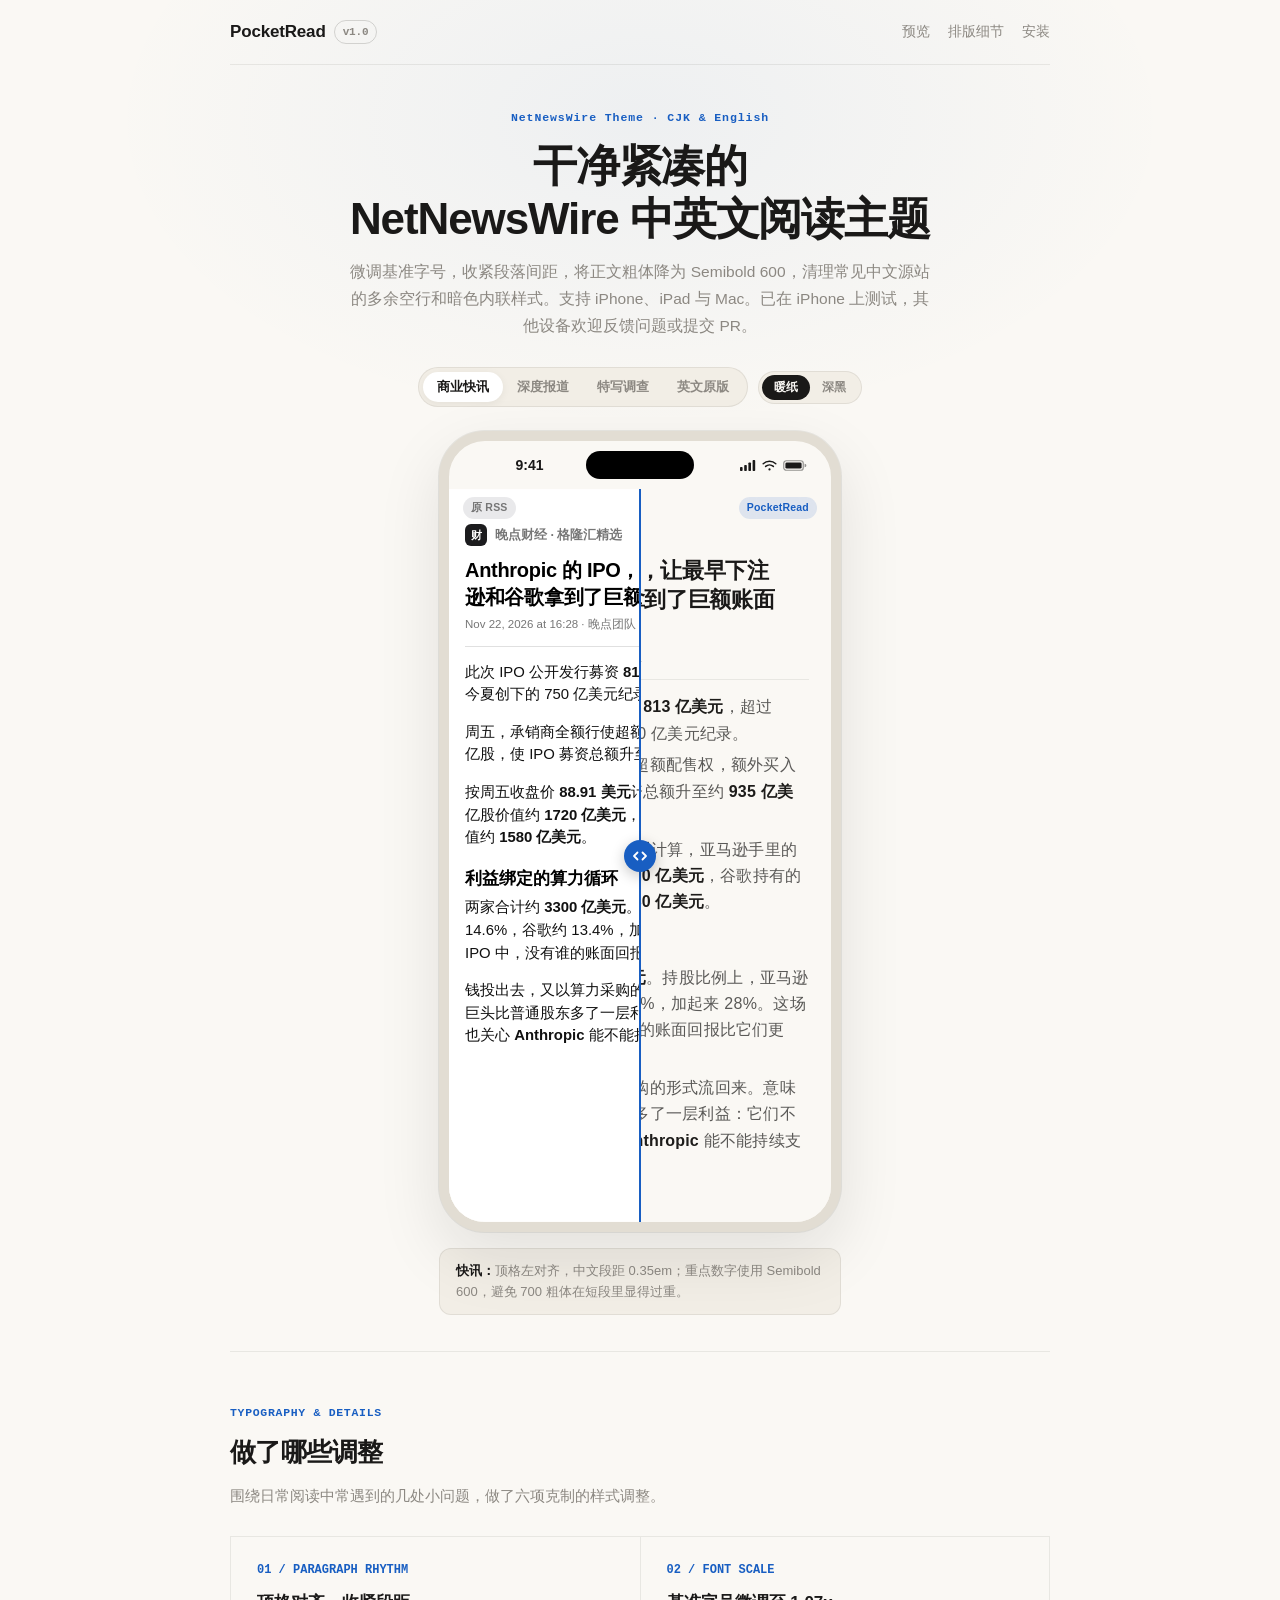
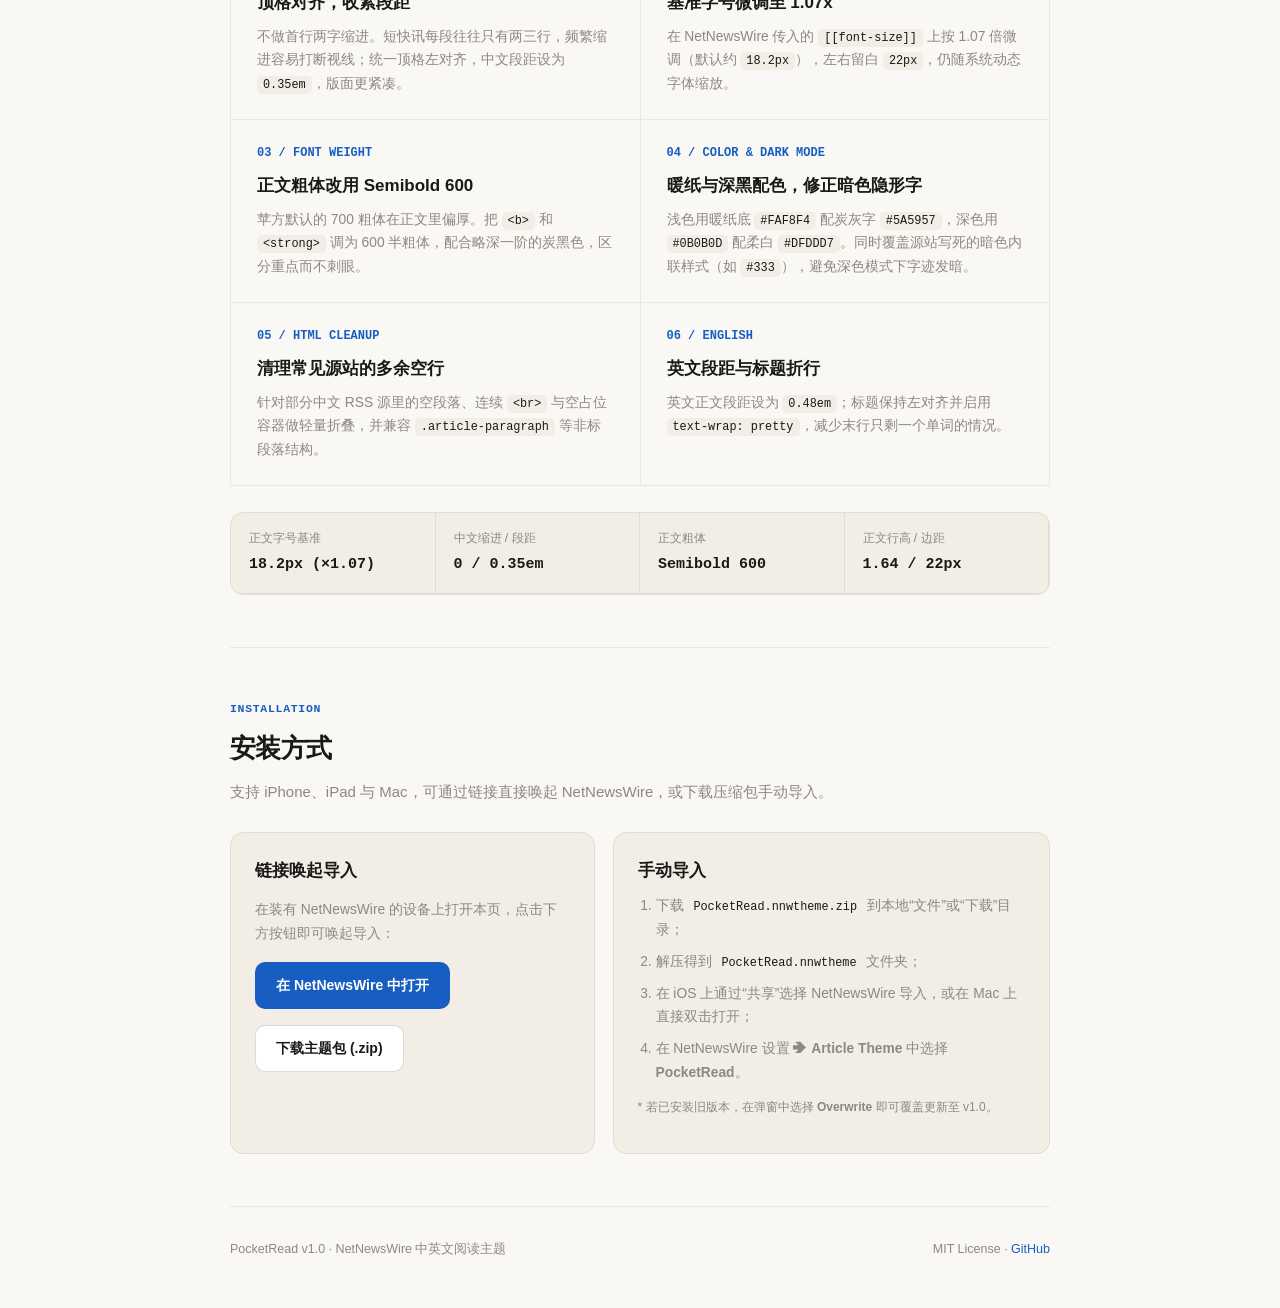
==== commit 6a2943cc: "Restore left/right slider comparison against raw RSS default style Co-authored-by: OpenBot <33560406" ====
--- a/index.html
+++ b/index.html
@@ -281,8 +281,31 @@
             --p-shadow: 0 30px 90px rgba(0, 0, 0, 0.45), 0 0 0 1px rgba(255, 255, 255, 0.08);
         }
 
-        /* Realistic NetNewsWire Default RSS comparison */
-        .phone[data-style="default"] {
+        /* Before/After Slider Stage */
+        .compare-stage {
+            position: relative;
+            --pos: 50%;
+            min-height: 490px;
+            overflow: hidden;
+            user-select: none;
+            -webkit-user-select: none;
+            touch-action: pan-y;
+        }
+
+        .compare-layer {
+            width: 100%;
+            min-height: 490px;
+        }
+
+        .compare-layer.layer-raw {
+            position: absolute;
+            inset: 0;
+            z-index: 2;
+            clip-path: inset(0 calc(100% - var(--pos)) 0 0);
+            -webkit-clip-path: inset(0 calc(100% - var(--pos)) 0 0);
+            pointer-events: none;
+            background: #FFFFFF;
+            color: #111111;
             --p-bg: #FFFFFF;
             --p-ink: #000000;
             --p-body: #111111;
@@ -290,7 +313,9 @@
             --p-line: rgba(0, 0, 0, 0.12);
         }
 
-        .phone[data-style="default"][data-mode="dark"] {
+        .phone[data-mode="dark"] .compare-layer.layer-raw {
+            background: #000000;
+            color: #E5E5EA;
             --p-bg: #000000;
             --p-ink: #FFFFFF;
             --p-body: #E5E5EA;
@@ -298,42 +323,104 @@
             --p-line: rgba(255, 255, 255, 0.14);
         }
 
-        .phone[data-style="default"] .screen {
+        .compare-layer.layer-raw .screen {
             padding: 8px 16px 36px;
             font-size: 14.9px;
             line-height: 1.52;
         }
 
-        .phone[data-style="default"] .p-h1 {
+        .compare-layer.layer-raw .p-h1 {
             font-size: 20px;
             text-wrap: wrap;
         }
 
-        .phone[data-style="default"] .p-body p,
-        .phone[data-style="default"] .p-body.en p {
+        .compare-layer.layer-raw .p-body p,
+        .compare-layer.layer-raw .p-body.en p {
             margin: 0 0 1.0em;
             letter-spacing: 0;
         }
 
-        .phone[data-style="default"] .p-body b,
-        .phone[data-style="default"] .p-body strong {
+        .compare-layer.layer-raw .p-body b,
+        .compare-layer.layer-raw .p-body strong {
             color: inherit;
             font-weight: 700;
             letter-spacing: 0;
         }
 
-        .phone[data-style="default"][data-mode="dark"] .p-body b,
-        .phone[data-style="default"][data-mode="dark"] .p-body strong {
-            color: inherit !important;
-        }
-
         .raw-gap {
             display: none;
         }
 
-        .phone[data-style="default"] .raw-gap {
+        .compare-layer.layer-raw .raw-gap {
             display: block;
             margin: 0 0 1.0em;
+        }
+
+        .compare-tag {
+            position: absolute;
+            top: 8px;
+            z-index: 4;
+            font-size: 10.5px;
+            font-weight: 600;
+            letter-spacing: 0.02em;
+            padding: 2px 8px;
+            border-radius: 999px;
+            backdrop-filter: blur(8px);
+            -webkit-backdrop-filter: blur(8px);
+            pointer-events: none;
+        }
+
+        .compare-tag.tag-left {
+            left: 14px;
+            background: rgba(120, 120, 128, 0.16);
+            color: var(--p-muted);
+        }
+
+        .compare-tag.tag-right {
+            right: 14px;
+            background: rgba(24, 94, 194, 0.12);
+            color: var(--accent);
+        }
+
+        .compare-divider {
+            position: absolute;
+            top: 0;
+            bottom: 0;
+            left: var(--pos);
+            width: 2px;
+            background: var(--accent);
+            transform: translateX(-1px);
+            z-index: 5;
+            pointer-events: none;
+        }
+
+        .compare-handle {
+            position: absolute;
+            top: 50%;
+            left: 50%;
+            width: 32px;
+            height: 32px;
+            transform: translate(-50%, -50%);
+            border-radius: 999px;
+            background: var(--accent);
+            color: var(--accent-ink);
+            display: flex;
+            align-items: center;
+            justify-content: center;
+            box-shadow: 0 4px 14px rgba(0, 0, 0, 0.22);
+        }
+
+        .compare-range {
+            position: absolute;
+            inset: 0;
+            width: 100%;
+            height: 100%;
+            margin: 0;
+            opacity: 0;
+            cursor: ew-resize;
+            z-index: 6;
+            -webkit-appearance: none;
+            appearance: none;
         }
 
         .statusbar {
@@ -452,12 +539,12 @@
             letter-spacing: 0.01em;
         }
 
-        .phone[data-mode="dark"]:not([data-style="default"]) .p-body [style*="color"] {
+        .phone[data-mode="dark"] .layer-pr .p-body [style*="color"] {
             color: inherit !important;
         }
 
-        .phone[data-mode="dark"]:not([data-style="default"]) .p-body b,
-        .phone[data-mode="dark"]:not([data-style="default"]) .p-body strong {
+        .phone[data-mode="dark"] .layer-pr .p-body b,
+        .phone[data-mode="dark"] .layer-pr .p-body strong {
             color: #F4F2ED !important;
         }
 
@@ -706,10 +793,6 @@
                     <button onclick="switchCase('feature')">深度报道</button>
                     <button onclick="switchCase('investigation')">特写调查</button>
                     <button onclick="switchCase('english')">英文原版</button>
-                </div>
-                <div class="theme-switch" role="group" aria-label="对比主题与原 RSS 默认样式">
-                    <button id="s-pocket" class="active" onclick="setStyle('pocketread')">PocketRead</button>
-                    <button id="s-default" onclick="setStyle('default')">原 RSS</button>
                 </div>
                 <div class="theme-switch" role="group" aria-label="切换预览明暗模式">
                     <button id="t-light" class="active" onclick="setMode('light')">暖纸</button>
@@ -744,8 +827,25 @@
                         </div>
                     </div>
 
-                    <div class="screen" id="article-screen">
-                        <!-- Dynamic article content injected via JS -->
+                    <div class="compare-stage" id="compare-stage">
+                        <div class="compare-layer layer-pr">
+                            <span class="compare-tag tag-right">PocketRead</span>
+                            <div class="screen" id="article-screen-pr" style="padding-top: 34px;"></div>
+                        </div>
+                        <div class="compare-layer layer-raw" aria-hidden="true">
+                            <span class="compare-tag tag-left">原 RSS</span>
+                            <div class="screen" id="article-screen-raw" style="padding-top: 34px;"></div>
+                        </div>
+                        <div class="compare-divider" aria-hidden="true">
+                            <div class="compare-handle">
+                                <svg width="16" height="16" viewBox="0 0 16 16" fill="none" stroke="currentColor" stroke-width="1.8" stroke-linecap="round" stroke-linejoin="round">
+                                    <path d="M5.5 4.5 2 8l3.5 3.5M10.5 4.5 14 8l-3.5 3.5" />
+                                </svg>
+                            </div>
+                        </div>
+                        <input class="compare-range" id="compare-range" type="range" min="0" max="100" value="50"
+                            aria-label="左右拖动对比原 RSS 与 PocketRead 排版效果"
+                            oninput="setCompare(this.value)" />
                     </div>
                 </div>
 
@@ -924,10 +1024,7 @@
 
         function renderArticle() {
             const data = CASES[activeCase];
-            const screen = document.getElementById('article-screen');
-            const note = document.getElementById('case-note');
-
-            screen.innerHTML = `
+            const markup = `
       <div class="p-bar"><div class="p-ico">${data.ico}</div><div class="p-feed">${data.feed}</div></div>
       <div class="p-h1">${data.title}</div>
       <div class="p-meta">${data.meta}</div>
@@ -936,8 +1033,13 @@
         ${data.html}
       </div>
     `;
-
-            note.innerHTML = data.note;
+            document.getElementById('article-screen-pr').innerHTML = markup;
+            document.getElementById('article-screen-raw').innerHTML = markup;
+            document.getElementById('case-note').innerHTML = data.note;
+        }
+
+        function setCompare(val) {
+            document.getElementById('compare-stage').style.setProperty('--pos', val + '%');
         }
 
         function switchCase(key) {
@@ -948,19 +1050,6 @@
                 btn.classList.toggle('active', keys[idx] === key);
             });
             renderArticle();
-        }
-
-        function setStyle(style) {
-            const phone = document.getElementById('phone-preview');
-            if (style === 'default') {
-                phone.setAttribute('data-style', 'default');
-                document.getElementById('s-default').classList.add('active');
-                document.getElementById('s-pocket').classList.remove('active');
-            } else {
-                phone.removeAttribute('data-style');
-                document.getElementById('s-pocket').classList.add('active');
-                document.getElementById('s-default').classList.remove('active');
-            }
         }
 
         function setMode(mode) {
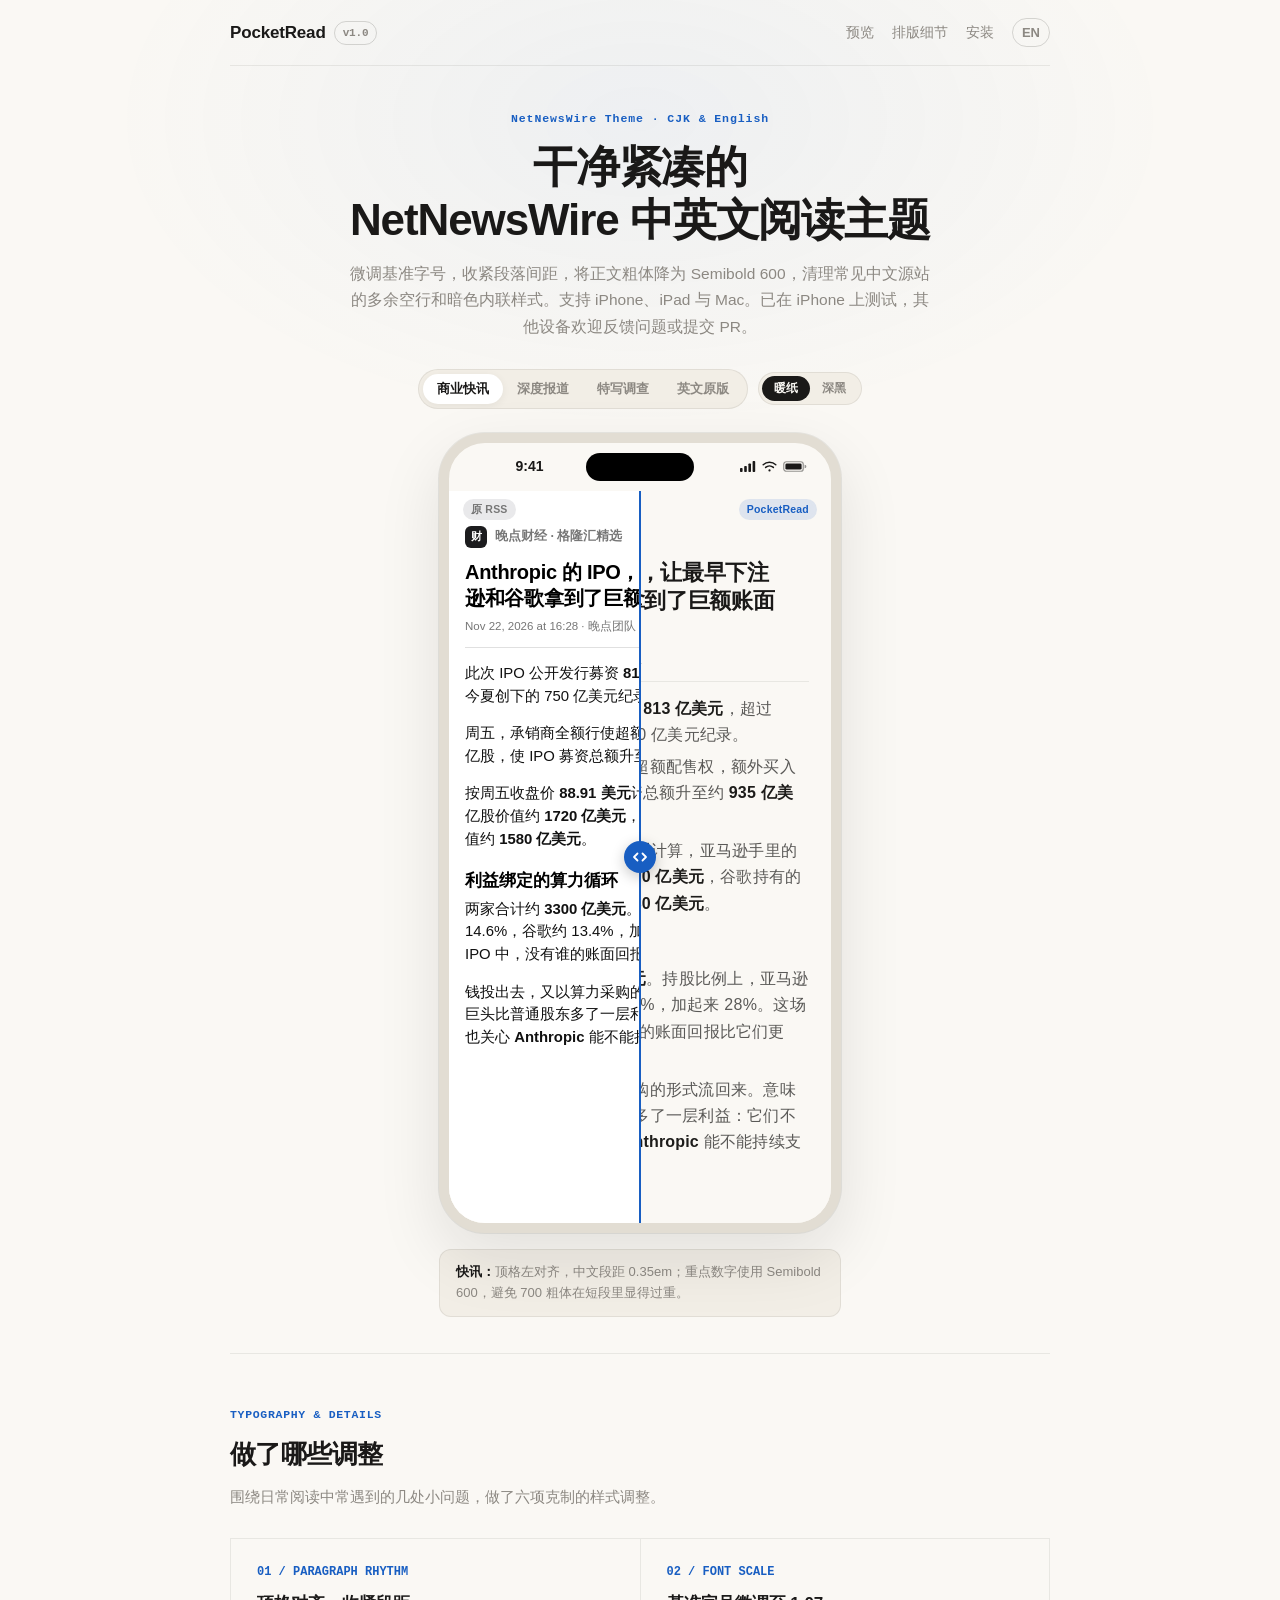
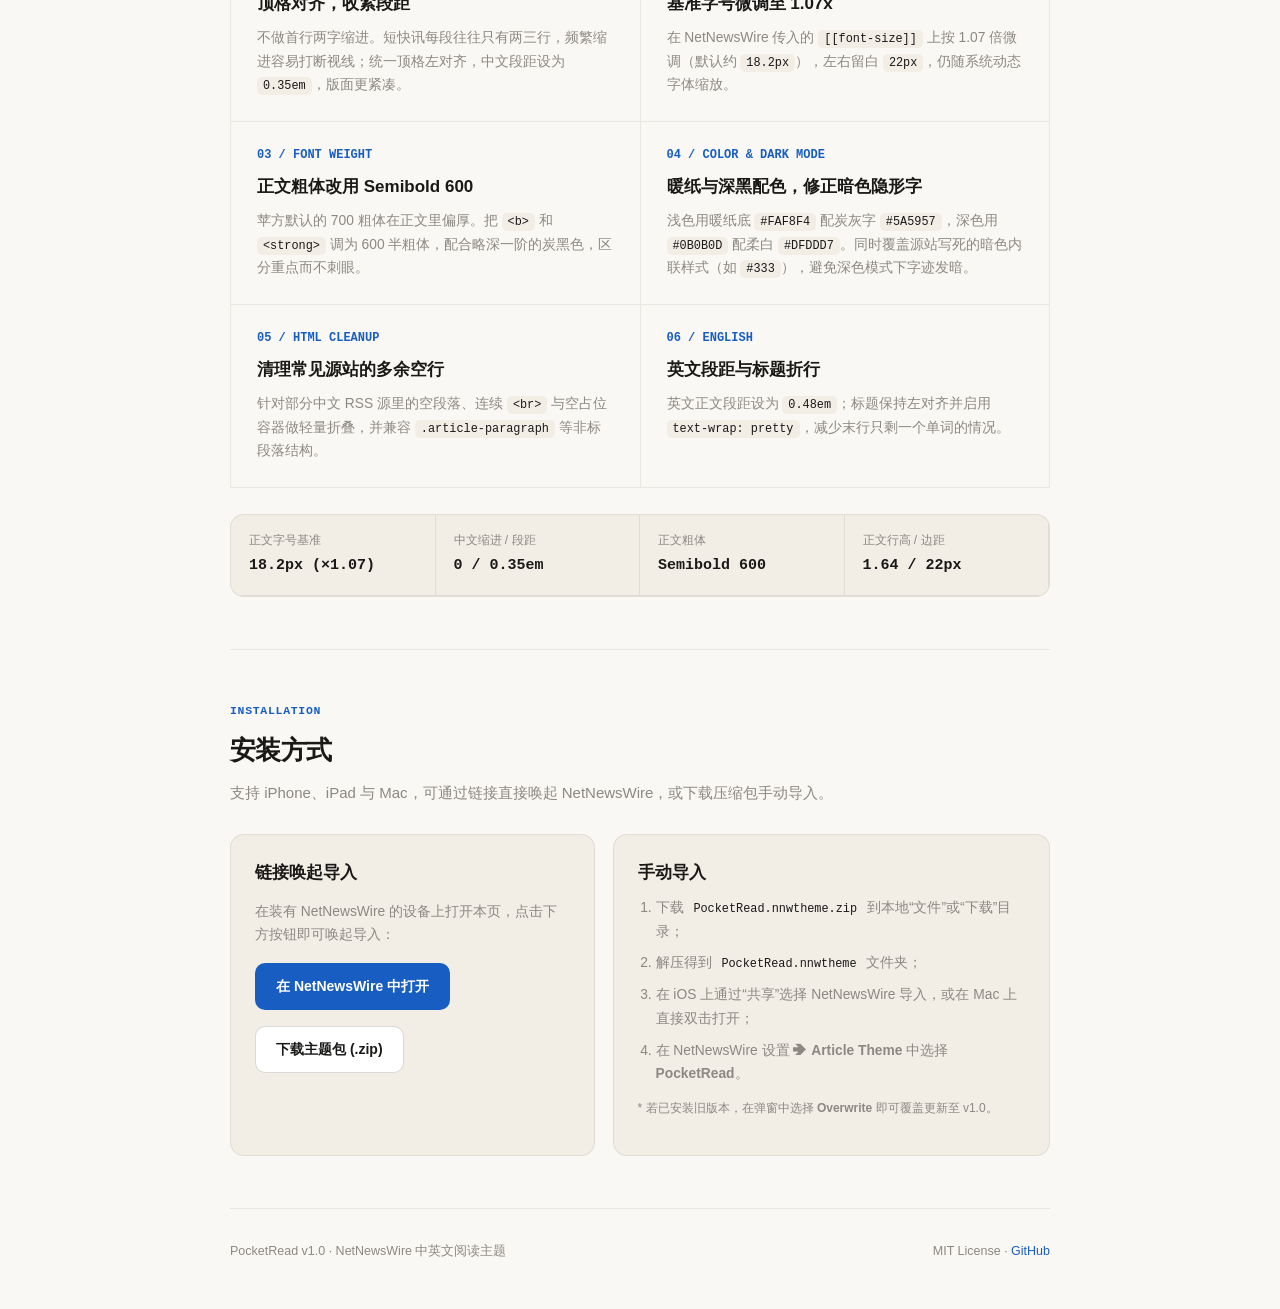
==== commit f54177d7: "Add English version showcase page (en.html) with language switch Co-authored-by: OpenBot <335604065+" ====
--- a/index.html
+++ b/index.html
@@ -776,6 +776,7 @@
                     <a href="#details">排版细节</a>
                     <a href="#install">安装</a>
                 </div>
+                <a href="en.html" style="font-size:13px;font-weight:600;color:var(--muted);padding:3px 9px;border:1px solid var(--line-strong);border-radius:999px;">EN</a>
             </div>
         </nav>
 
